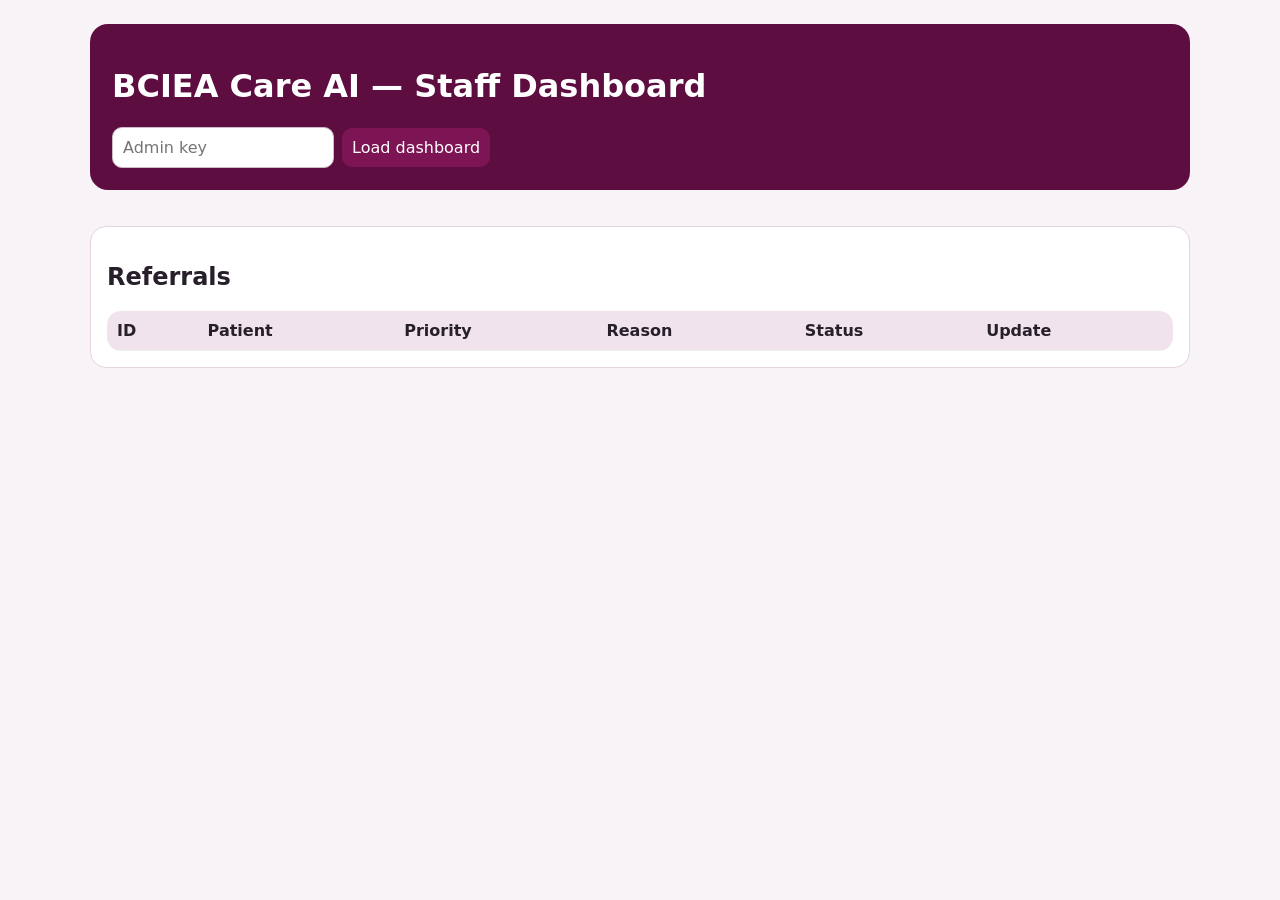
==== app/static/admin.html @ 776f77f4 "Add files via upload" ====
<!doctype html><html><head><meta charset="utf-8"><meta name="viewport" content="width=device-width,initial-scale=1"><title>BCIEA Care AI Admin</title><style>body{font-family:system-ui;margin:0;background:#f7f3f6;color:#27202a}.wrap{max-width:1100px;margin:auto;padding:24px}.top{background:#5e0d40;color:#fff;padding:22px;border-radius:18px}.cards{display:grid;grid-template-columns:repeat(4,1fr);gap:12px;margin:18px 0}.card{background:#fff;padding:16px;border-radius:16px;border:1px solid #e5d4df}.n{font-size:30px;font-weight:700}.row{display:flex;gap:8px;align-items:center}input,button,select,textarea{font:inherit;padding:10px;border-radius:10px;border:1px solid #ceb9c7}button{background:#7d1453;color:#fff;border:none}table{width:100%;border-collapse:collapse;background:#fff;border-radius:14px;overflow:hidden}th,td{padding:10px;border-bottom:1px solid #eee;text-align:left;vertical-align:top}th{background:#f0e3eb}@media(max-width:800px){.cards{grid-template-columns:1fr 1fr}table{font-size:13px}}</style></head><body><div class="wrap"><div class="top"><h1>BCIEA Care AI — Staff Dashboard</h1><div class="row"><input id="key" type="password" placeholder="Admin key"><button onclick="loadAll()">Load dashboard</button></div></div><div id="cards" class="cards"></div><div class="card"><h2>Referrals</h2><div style="overflow:auto"><table><thead><tr><th>ID</th><th>Patient</th><th>Priority</th><th>Reason</th><th>Status</th><th>Update</th></tr></thead><tbody id="refs"></tbody></table></div></div></div><script>
function headers(){return {'X-Admin-Key':document.getElementById('key').value,'Content-Type':'application/json'}}
async function loadAll(){let r=await fetch('/api/admin/stats',{headers:headers()});if(!r.ok){alert('Invalid admin key');return}let s=await r.json();document.getElementById('cards').innerHTML=`<div class=card><div>Patients</div><div class=n>${s.patients}</div></div><div class=card><div>Conversations</div><div class=n>${s.conversations}</div></div><div class=card><div>Referrals</div><div class=n>${s.referrals}</div></div><div class=card><div>Pending</div><div class=n>${s.pending_referrals}</div></div>`;r=await fetch('/api/admin/referrals',{headers:headers()});let rows=await r.json();document.getElementById('refs').innerHTML=rows.map(x=>`<tr><td>${x.id}</td><td>${x.patient_public_id}</td><td>${x.priority}</td><td>${escapeHtml(x.reason)}</td><td>${x.status}</td><td><select id=s${x.id}><option>pending</option><option>contacted</option><option>scheduled</option><option>completed</option><option>closed</option></select><button onclick="upd(${x.id})">Save</button></td></tr>`).join('')}
async function upd(id){let status=document.getElementById('s'+id).value;await fetch('/api/admin/referrals/'+id,{method:'PATCH',headers:headers(),body:JSON.stringify({status})});loadAll()}
function escapeHtml(s){return (s||'').replace(/[&<>"']/g,c=>({'&':'&amp;','<':'&lt;','>':'&gt;','"':'&quot;',"'":'&#039;'}[c]))}
</script></body></html>
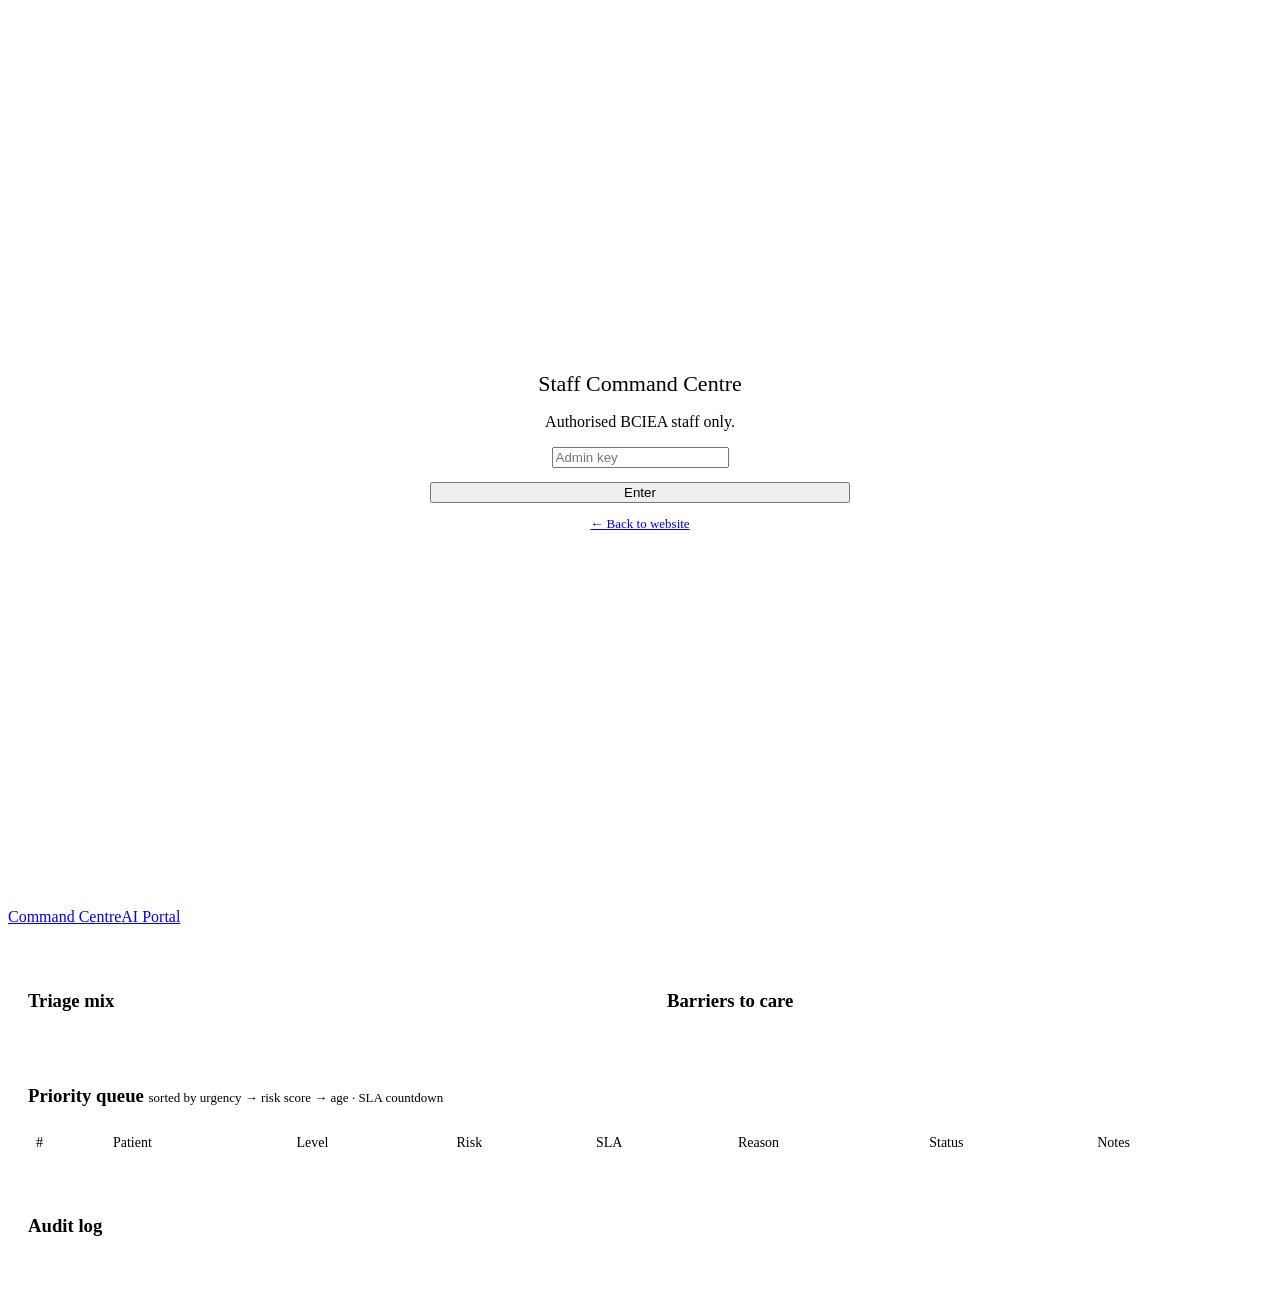
==== commit 8e29d85d: "Add files via upload" ====
--- a/app/static/admin.html
+++ b/app/static/admin.html
@@ -1,6 +1,26 @@
-<!doctype html><html><head><meta charset="utf-8"><meta name="viewport" content="width=device-width,initial-scale=1"><title>BCIEA Care AI Admin</title><style>body{font-family:system-ui;margin:0;background:#f7f3f6;color:#27202a}.wrap{max-width:1100px;margin:auto;padding:24px}.top{background:#5e0d40;color:#fff;padding:22px;border-radius:18px}.cards{display:grid;grid-template-columns:repeat(4,1fr);gap:12px;margin:18px 0}.card{background:#fff;padding:16px;border-radius:16px;border:1px solid #e5d4df}.n{font-size:30px;font-weight:700}.row{display:flex;gap:8px;align-items:center}input,button,select,textarea{font:inherit;padding:10px;border-radius:10px;border:1px solid #ceb9c7}button{background:#7d1453;color:#fff;border:none}table{width:100%;border-collapse:collapse;background:#fff;border-radius:14px;overflow:hidden}th,td{padding:10px;border-bottom:1px solid #eee;text-align:left;vertical-align:top}th{background:#f0e3eb}@media(max-width:800px){.cards{grid-template-columns:1fr 1fr}table{font-size:13px}}</style></head><body><div class="wrap"><div class="top"><h1>BCIEA Care AI — Staff Dashboard</h1><div class="row"><input id="key" type="password" placeholder="Admin key"><button onclick="loadAll()">Load dashboard</button></div></div><div id="cards" class="cards"></div><div class="card"><h2>Referrals</h2><div style="overflow:auto"><table><thead><tr><th>ID</th><th>Patient</th><th>Priority</th><th>Reason</th><th>Status</th><th>Update</th></tr></thead><tbody id="refs"></tbody></table></div></div></div><script>
-function headers(){return {'X-Admin-Key':document.getElementById('key').value,'Content-Type':'application/json'}}
-async function loadAll(){let r=await fetch('/api/admin/stats',{headers:headers()});if(!r.ok){alert('Invalid admin key');return}let s=await r.json();document.getElementById('cards').innerHTML=`<div class=card><div>Patients</div><div class=n>${s.patients}</div></div><div class=card><div>Conversations</div><div class=n>${s.conversations}</div></div><div class=card><div>Referrals</div><div class=n>${s.referrals}</div></div><div class=card><div>Pending</div><div class=n>${s.pending_referrals}</div></div>`;r=await fetch('/api/admin/referrals',{headers:headers()});let rows=await r.json();document.getElementById('refs').innerHTML=rows.map(x=>`<tr><td>${x.id}</td><td>${x.patient_public_id}</td><td>${x.priority}</td><td>${escapeHtml(x.reason)}</td><td>${x.status}</td><td><select id=s${x.id}><option>pending</option><option>contacted</option><option>scheduled</option><option>completed</option><option>closed</option></select><button onclick="upd(${x.id})">Save</button></td></tr>`).join('')}
-async function upd(id){let status=document.getElementById('s'+id).value;await fetch('/api/admin/referrals/'+id,{method:'PATCH',headers:headers(),body:JSON.stringify({status})});loadAll()}
-function escapeHtml(s){return (s||'').replace(/[&<>"']/g,c=>({'&':'&amp;','<':'&lt;','>':'&gt;','"':'&quot;',"'":'&#039;'}[c]))}
+<!doctype html><html lang="en"><head><meta charset="utf-8"><meta name="viewport" content="width=device-width,initial-scale=1"><title>Staff Command Centre — BCIEA Care AI</title><link rel="stylesheet" href="/static/ui.css">
+<style>.lg{min-height:100vh;display:grid;place-items:center}.lg .glass{padding:36px;width:min(420px,92vw);text-align:center}.kp{display:grid;grid-template-columns:repeat(auto-fit,minmax(170px,1fr));gap:14px;margin:22px 0}.kp .glass{padding:18px}.n{font-size:38px;font-weight:800;letter-spacing:-.03em}.n.bad{color:var(--er)}
+.two{display:grid;grid-template-columns:1fr 1fr;gap:14px}.glass.p{padding:20px;margin-bottom:14px}.bar{display:grid;grid-template-columns:120px 1fr 30px;gap:10px;align-items:center;margin:9px 0;font-size:14px}.bar i{display:block;height:12px;border-radius:9px;background:linear-gradient(90deg,var(--c,var(--pk)),#fff3);box-shadow:0 0 12px var(--c,var(--pk));transition:width 1s}
+table{width:100%;border-collapse:collapse;font-size:14px}th,td{padding:10px 8px;border-bottom:1px solid var(--bd);text-align:left;vertical-align:top}th{color:var(--mut);font-weight:500}td select,td input{padding:7px 9px;border-radius:10px;font-size:13px}.sc{font-weight:800;color:var(--c)}.late{color:var(--er);font-weight:700}.aud{max-height:230px;overflow:auto;font-size:13px}.aud div{padding:6px 0;border-bottom:1px solid var(--bd)}
+@media(max-width:800px){.two{grid-template-columns:1fr}}</style></head><body>
+<div class="lg" id="gate"><div class="glass tilt"><div class="logo" style="justify-content:center;font-size:22px"><i></i>Staff Command Centre</div><p class="muted">Authorised BCIEA staff only.</p><input id="key" type="password" placeholder="Admin key"><button class="btn pri" style="margin-top:14px;width:100%;justify-content:center" onclick="go()">Enter</button><p class="muted" style="font-size:13px"><a href="/">← Back to website</a></p></div></div>
+<div id="app" class="hidden"><nav><div class="wrap"><a class="logo" href="/"><i></i>Command Centre</a><span class="sp"></span><span class="muted" id="ts"></span><a class="btn" href="/portal">AI Portal</a></div></nav>
+<div class="wrap"><div class="kp" id="kp"></div><div class="two"><div class="glass p"><h3 style="margin-top:0">Triage mix</h3><div id="tr"></div></div><div class="glass p"><h3 style="margin-top:0">Barriers to care</h3><div id="ba"></div></div></div>
+<div class="glass p"><h3 style="margin-top:0">Priority queue <span class="muted" style="font-size:13px;font-weight:400">sorted by urgency → risk score → age · SLA countdown</span></h3><div style="overflow:auto"><table><thead><tr><th>#</th><th>Patient</th><th>Level</th><th>Risk</th><th>SLA</th><th>Reason</th><th>Status</th><th>Notes</th></tr></thead><tbody id="rf"></tbody></table></div></div>
+<div class="glass p"><h3 style="margin-top:0">Audit log</h3><div class="aud" id="au"></div></div></div></div>
+<script src="/static/ui.js"></script><script>
+const $=i=>document.getElementById(i),H=()=>({'X-Admin-Key':$('key').value,'Content-Type':'application/json'});
+const esc=s=>(s||'').replace(/[&<>"']/g,c=>({'&':'&amp;','<':'&lt;','>':'&gt;','"':'&quot;',"'":'&#039;'}[c]));
+const C={education:'#5ee6a8',needs_assessment:'#ffc857',urgent:'#ff8a4c',emergency:'#ff5d6c'};
+async function go(){const r=await fetch('/api/admin/stats',{headers:H()});if(!r.ok){alert('Invalid admin key');return}$('gate').classList.add('hidden');$('app').classList.remove('hidden');load();setInterval(load,30000)}
+const bars=(o,col)=>{const m=Math.max(1,...Object.values(o));return Object.entries(o).map(([k,v])=>`<div class="bar"><span>${k.replace('_',' ')}</span><i style="width:${v/m*100}%;--c:${col?col[k]:''}"></i><b>${v}</b></div>`).join('')||'<p class="muted">No data yet</p>'};
+async function load(){const s=await(await fetch('/api/admin/stats',{headers:H()})).json();
+ const k=[['Patients',s.patients],['Conversations',s.conversations],['Pending referrals',s.pending_referrals],['Overdue (SLA)',s.overdue,s.overdue?'bad':''],['Avg risk score',s.avg_risk]];
+ $('kp').innerHTML=k.map(x=>`<div class="glass tilt"><div class="muted">${x[0]}</div><div class="n ${x[2]||''}">${x[1]}</div></div>`).join('');$('tr').innerHTML=bars(s.triage,C);$('ba').innerHTML=bars(s.barriers);
+ const rows=await(await fetch('/api/admin/referrals',{headers:H()})).json();
+ $('rf').innerHTML=rows.map(x=>{const h=x.hours_left,sla=h===null?'—':h<0?`<span class="late">${Math.abs(h)}h overdue</span>`:h+'h left';
+  return `<tr><td>${x.id}</td><td>${x.patient_public_id}</td><td><span class="pill" style="--c:${C[x.priority]}">${x.priority.replace('_',' ')}</span></td><td class="sc" style="--c:${C[x.priority]}">${x.risk_score}</td><td>${sla}</td><td>${esc(x.reason)}</td><td><select id="s${x.id}">${['pending','contacted','scheduled','completed','closed'].map(o=>`<option ${o==x.status?'selected':''}>${o}</option>`).join('')}</select></td><td><input id="n${x.id}" value="${esc(x.navigator_notes)}" placeholder="note"><button class="btn" style="padding:6px 12px;margin-top:6px" onclick="upd(${x.id})">Save</button></td></tr>`}).join('')||'<tr><td colspan=8 class="muted">No referrals yet</td></tr>';
+ const a=await(await fetch('/api/admin/audit',{headers:H()})).json();$('au').innerHTML=a.map(x=>`<div><b>${esc(x.action)}</b> · ${esc(x.entity_type||'')} ${esc(x.entity_id||'')} <span class="muted">${x.created_at.slice(0,16).replace('T',' ')}</span></div>`).join('');$('ts').textContent='Updated '+new Date().toLocaleTimeString()}
+async function upd(id){await fetch('/api/admin/referrals/'+id,{method:'PATCH',headers:H(),body:JSON.stringify({status:$('s'+id).value,navigator_notes:$('n'+id).value})});load()}
+$('key').onkeydown=e=>{if(e.key=='Enter')go()};
 </script></body></html>
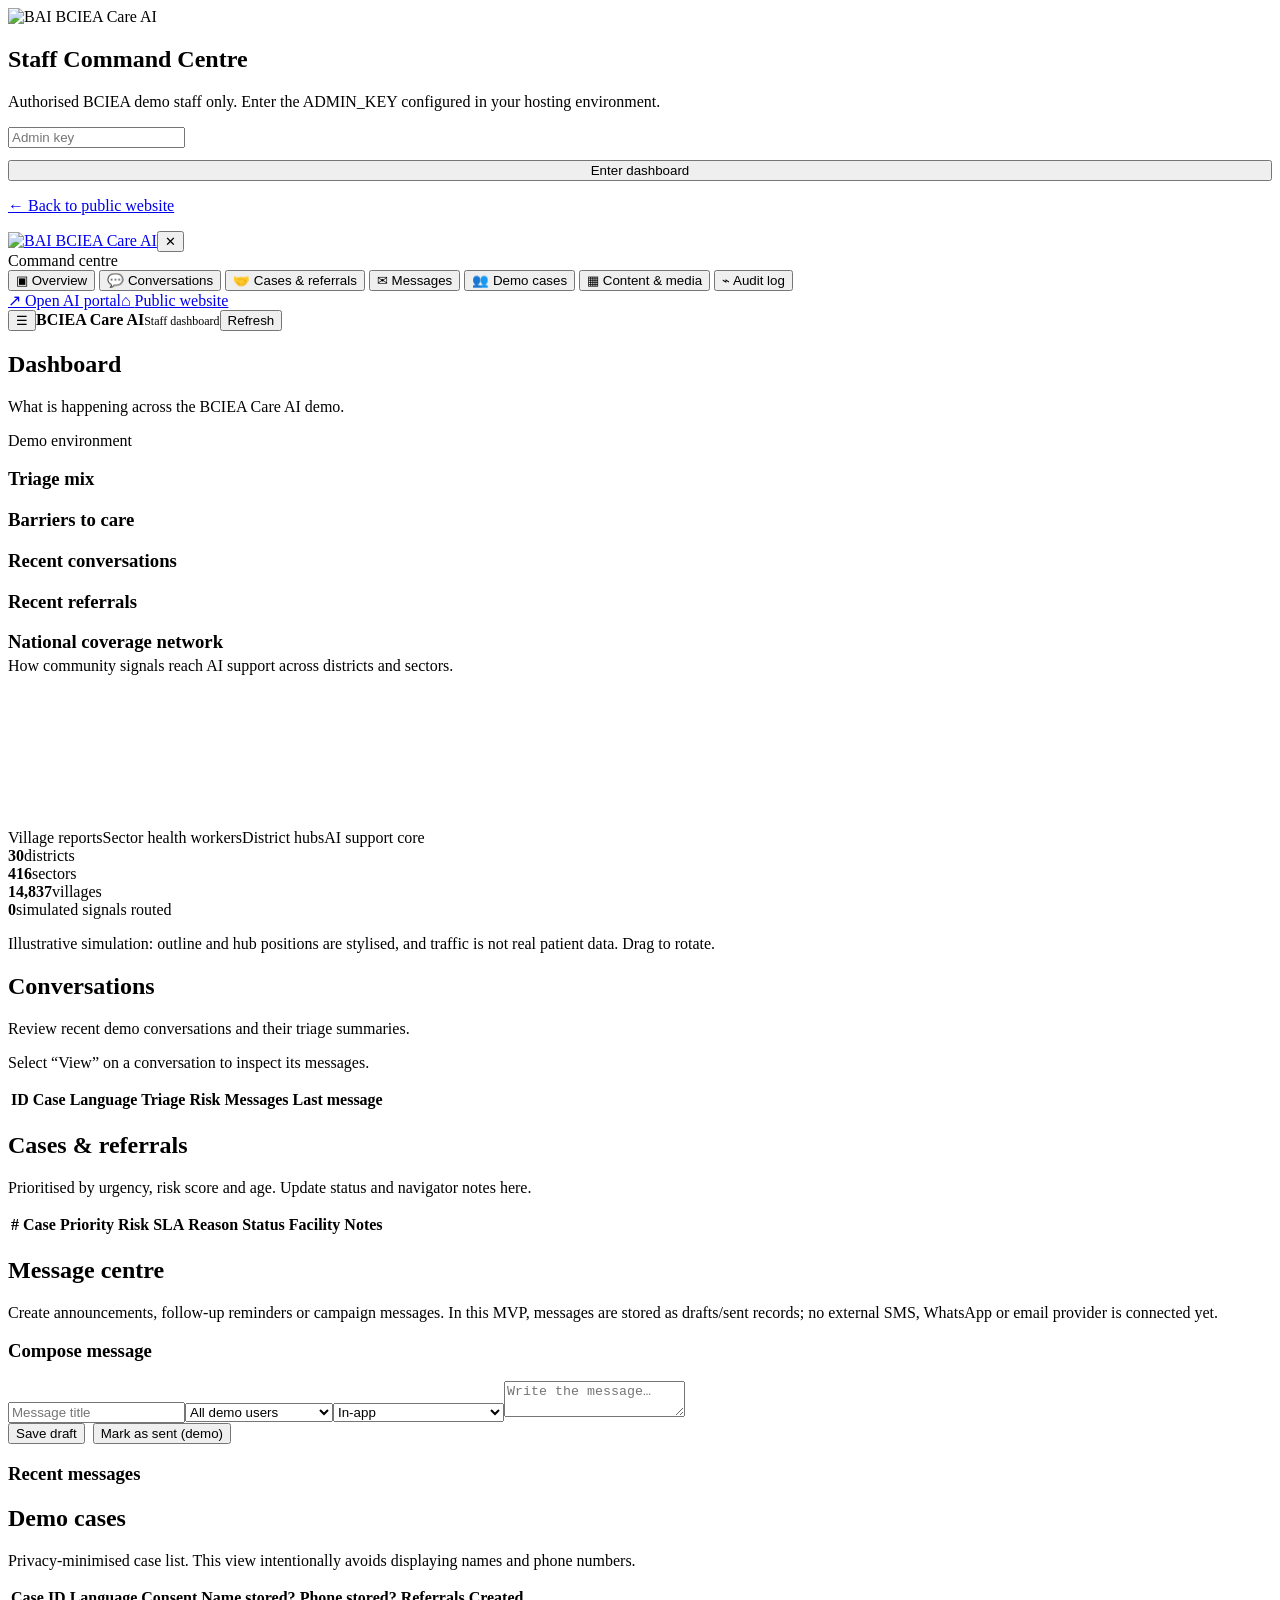
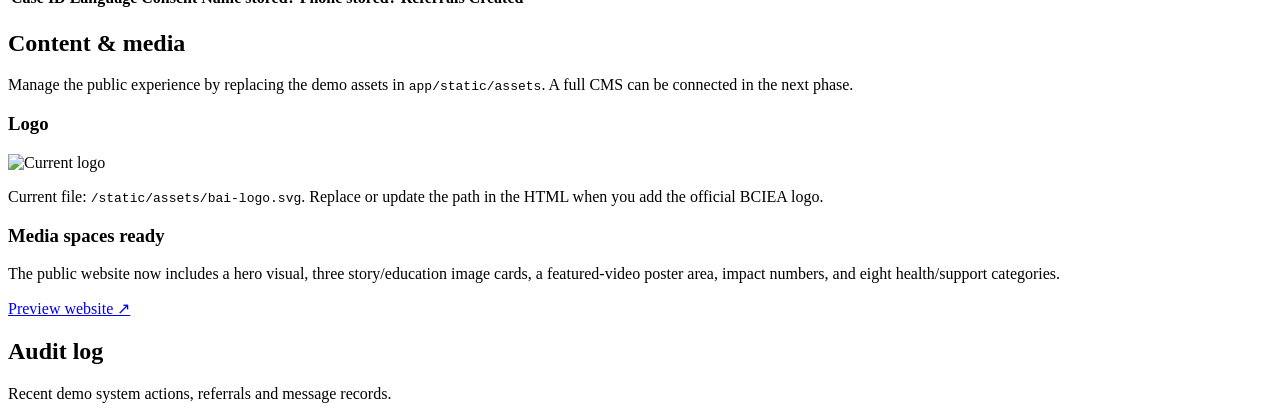
==== commit c82fa262: "Add files via upload" ====
--- a/app/static/admin.html
+++ b/app/static/admin.html
@@ -1,26 +1,95 @@
-<!doctype html><html lang="en"><head><meta charset="utf-8"><meta name="viewport" content="width=device-width,initial-scale=1"><title>Staff Command Centre — BCIEA Care AI</title><link rel="stylesheet" href="/static/ui.css">
-<style>.lg{min-height:100vh;display:grid;place-items:center}.lg .glass{padding:36px;width:min(420px,92vw);text-align:center}.kp{display:grid;grid-template-columns:repeat(auto-fit,minmax(170px,1fr));gap:14px;margin:22px 0}.kp .glass{padding:18px}.n{font-size:38px;font-weight:800;letter-spacing:-.03em}.n.bad{color:var(--er)}
-.two{display:grid;grid-template-columns:1fr 1fr;gap:14px}.glass.p{padding:20px;margin-bottom:14px}.bar{display:grid;grid-template-columns:120px 1fr 30px;gap:10px;align-items:center;margin:9px 0;font-size:14px}.bar i{display:block;height:12px;border-radius:9px;background:linear-gradient(90deg,var(--c,var(--pk)),#fff3);box-shadow:0 0 12px var(--c,var(--pk));transition:width 1s}
-table{width:100%;border-collapse:collapse;font-size:14px}th,td{padding:10px 8px;border-bottom:1px solid var(--bd);text-align:left;vertical-align:top}th{color:var(--mut);font-weight:500}td select,td input{padding:7px 9px;border-radius:10px;font-size:13px}.sc{font-weight:800;color:var(--c)}.late{color:var(--er);font-weight:700}.aud{max-height:230px;overflow:auto;font-size:13px}.aud div{padding:6px 0;border-bottom:1px solid var(--bd)}
-@media(max-width:800px){.two{grid-template-columns:1fr}}</style></head><body>
-<div class="lg" id="gate"><div class="glass tilt"><div class="logo" style="justify-content:center;font-size:22px"><i></i>Staff Command Centre</div><p class="muted">Authorised BCIEA staff only.</p><input id="key" type="password" placeholder="Admin key"><button class="btn pri" style="margin-top:14px;width:100%;justify-content:center" onclick="go()">Enter</button><p class="muted" style="font-size:13px"><a href="/">← Back to website</a></p></div></div>
-<div id="app" class="hidden"><nav><div class="wrap"><a class="logo" href="/"><i></i>Command Centre</a><span class="sp"></span><span class="muted" id="ts"></span><a class="btn" href="/portal">AI Portal</a></div></nav>
-<div class="wrap"><div class="kp" id="kp"></div><div class="two"><div class="glass p"><h3 style="margin-top:0">Triage mix</h3><div id="tr"></div></div><div class="glass p"><h3 style="margin-top:0">Barriers to care</h3><div id="ba"></div></div></div>
-<div class="glass p"><h3 style="margin-top:0">Priority queue <span class="muted" style="font-size:13px;font-weight:400">sorted by urgency → risk score → age · SLA countdown</span></h3><div style="overflow:auto"><table><thead><tr><th>#</th><th>Patient</th><th>Level</th><th>Risk</th><th>SLA</th><th>Reason</th><th>Status</th><th>Notes</th></tr></thead><tbody id="rf"></tbody></table></div></div>
-<div class="glass p"><h3 style="margin-top:0">Audit log</h3><div class="aud" id="au"></div></div></div></div>
-<script src="/static/ui.js"></script><script>
-const $=i=>document.getElementById(i),H=()=>({'X-Admin-Key':$('key').value,'Content-Type':'application/json'});
-const esc=s=>(s||'').replace(/[&<>"']/g,c=>({'&':'&amp;','<':'&lt;','>':'&gt;','"':'&quot;',"'":'&#039;'}[c]));
-const C={education:'#5ee6a8',needs_assessment:'#ffc857',urgent:'#ff8a4c',emergency:'#ff5d6c'};
-async function go(){const r=await fetch('/api/admin/stats',{headers:H()});if(!r.ok){alert('Invalid admin key');return}$('gate').classList.add('hidden');$('app').classList.remove('hidden');load();setInterval(load,30000)}
-const bars=(o,col)=>{const m=Math.max(1,...Object.values(o));return Object.entries(o).map(([k,v])=>`<div class="bar"><span>${k.replace('_',' ')}</span><i style="width:${v/m*100}%;--c:${col?col[k]:''}"></i><b>${v}</b></div>`).join('')||'<p class="muted">No data yet</p>'};
-async function load(){const s=await(await fetch('/api/admin/stats',{headers:H()})).json();
- const k=[['Patients',s.patients],['Conversations',s.conversations],['Pending referrals',s.pending_referrals],['Overdue (SLA)',s.overdue,s.overdue?'bad':''],['Avg risk score',s.avg_risk]];
- $('kp').innerHTML=k.map(x=>`<div class="glass tilt"><div class="muted">${x[0]}</div><div class="n ${x[2]||''}">${x[1]}</div></div>`).join('');$('tr').innerHTML=bars(s.triage,C);$('ba').innerHTML=bars(s.barriers);
- const rows=await(await fetch('/api/admin/referrals',{headers:H()})).json();
- $('rf').innerHTML=rows.map(x=>{const h=x.hours_left,sla=h===null?'—':h<0?`<span class="late">${Math.abs(h)}h overdue</span>`:h+'h left';
-  return `<tr><td>${x.id}</td><td>${x.patient_public_id}</td><td><span class="pill" style="--c:${C[x.priority]}">${x.priority.replace('_',' ')}</span></td><td class="sc" style="--c:${C[x.priority]}">${x.risk_score}</td><td>${sla}</td><td>${esc(x.reason)}</td><td><select id="s${x.id}">${['pending','contacted','scheduled','completed','closed'].map(o=>`<option ${o==x.status?'selected':''}>${o}</option>`).join('')}</select></td><td><input id="n${x.id}" value="${esc(x.navigator_notes)}" placeholder="note"><button class="btn" style="padding:6px 12px;margin-top:6px" onclick="upd(${x.id})">Save</button></td></tr>`}).join('')||'<tr><td colspan=8 class="muted">No referrals yet</td></tr>';
- const a=await(await fetch('/api/admin/audit',{headers:H()})).json();$('au').innerHTML=a.map(x=>`<div><b>${esc(x.action)}</b> · ${esc(x.entity_type||'')} ${esc(x.entity_id||'')} <span class="muted">${x.created_at.slice(0,16).replace('T',' ')}</span></div>`).join('');$('ts').textContent='Updated '+new Date().toLocaleTimeString()}
-async function upd(id){await fetch('/api/admin/referrals/'+id,{method:'PATCH',headers:H(),body:JSON.stringify({status:$('s'+id).value,navigator_notes:$('n'+id).value})});load()}
-$('key').onkeydown=e=>{if(e.key=='Enter')go()};
-</script></body></html>
+<!doctype html>
+<html lang="en"><head><meta charset="utf-8"><meta name="viewport" content="width=device-width,initial-scale=1"><meta name="theme-color" content="#20282f"><title>BCIEA Care AI — Staff Dashboard</title><link rel="stylesheet" href="/static/ui.css"><link rel="stylesheet" href="/static/ultra.css">
+</head>
+<body>
+<div class="login-gate" id="gate"><div class="login-card"><img class="brand-logo" src="/static/assets/bai-logo.svg" alt="BAI BCIEA Care AI"><h2>Staff Command Centre</h2><p>Authorised BCIEA demo staff only. Enter the ADMIN_KEY configured in your hosting environment.</p><input id="key" type="password" placeholder="Admin key"><button class="btn primary" id="loginBtn" style="width:100%;margin-top:12px">Enter dashboard</button><p><a href="/">← Back to public website</a></p></div></div>
+
+<div class="admin-shell hidden" id="app">
+  <aside class="admin-side" id="adminSide">
+    <div class="side-top"><a href="/"><img class="brand-logo" src="/static/assets/bai-logo.svg" alt="BAI BCIEA Care AI"></a><button class="side-collapse" id="adminClose">✕</button></div>
+    <div class="side-label">Command centre</div>
+    <nav class="admin-menu">
+      <button class="admin-link active" data-view="overview">▣ <span>Overview</span></button>
+      <button class="admin-link" data-view="conversations">💬 <span>Conversations</span></button>
+      <button class="admin-link" data-view="referrals">🤝 <span>Cases & referrals</span></button>
+      <button class="admin-link" data-view="messages">✉ <span>Messages</span></button>
+      <button class="admin-link" data-view="patients">👥 <span>Demo cases</span></button>
+      <button class="admin-link" data-view="content">▦ <span>Content & media</span></button>
+      <button class="admin-link" data-view="audit">⌁ <span>Audit log</span></button>
+    </nav>
+    <div class="side-bottom"><a class="admin-link" href="/portal">↗ <span>Open AI portal</span></a><a class="admin-link" href="/">⌂ <span>Public website</span></a></div>
+  </aside>
+
+  <main class="admin-main">
+    <header class="admin-top"><button class="icon-btn mobile-menu-btn" id="adminMenu">☰</button><b>BCIEA Care AI</b><span class="muted" style="font-size:12px">Staff dashboard</span><span style="flex:1"></span><span class="muted" id="updated" style="font-size:11px"></span><button class="btn small" id="refreshBtn">Refresh</button></header>
+    <div class="admin-content">
+      <section class="admin-section active" id="view-overview">
+        <div class="admin-page-head"><div><h1>Dashboard</h1><p>What is happening across the BCIEA Care AI demo.</p></div><span class="status-pill education">Demo environment</span></div>
+        <div class="kpi-grid" id="kpis"></div>
+        <div class="admin-grid-2"><div class="panel"><h3>Triage mix</h3><div id="triageBars"></div></div><div class="panel"><h3>Barriers to care</h3><div id="barrierBars"></div></div></div>
+        <div class="admin-grid-2"><div class="panel"><h3>Recent conversations</h3><div id="recentConvs"></div></div><div class="panel"><h3>Recent referrals</h3><div id="recentRefs"></div></div></div>
+      <div class="panel u-panel"><h3 style="margin:0">National coverage network</h3><p class="muted" style="margin:4px 0 0">How community signals reach AI support across districts and sectors.</p><div class="u-stage"><canvas class="rwmap" aria-label="Rotating 3D map of Rwanda showing data flowing from villages through sectors and district hubs to the AI core in Kigali"></canvas>
+<div class="u-legend"><span style="--c:#ffd7eb">Village reports</span><span style="--c:#ff77b6">Sector health workers</span><span style="--c:#fff">District hubs</span><span style="--c:#ff2f92">AI support core</span></div>
+<div class="u-kpis"><div><b>30</b>districts</div><div><b>416</b>sectors</div><div><b>14,837</b>villages</div><div><b data-rw-count>0</b>simulated signals routed</div></div></div>
+<p class="u-note">Illustrative simulation: outline and hub positions are stylised, and traffic is not real patient data. Drag to rotate.</p></div>
+      </section>
+
+      <section class="admin-section" id="view-conversations">
+        <div class="admin-page-head"><div><h1>Conversations</h1><p>Review recent demo conversations and their triage summaries.</p></div></div>
+        <div class="panel" id="conversationDetail"><p class="muted">Select “View” on a conversation to inspect its messages.</p></div>
+        <div class="panel" style="margin-top:14px"><div class="table-wrap"><table class="admin-table"><thead><tr><th>ID</th><th>Case</th><th>Language</th><th>Triage</th><th>Risk</th><th>Messages</th><th>Last message</th><th></th></tr></thead><tbody id="conversationRows"></tbody></table></div></div>
+      </section>
+
+      <section class="admin-section" id="view-referrals">
+        <div class="admin-page-head"><div><h1>Cases & referrals</h1><p>Prioritised by urgency, risk score and age. Update status and navigator notes here.</p></div></div>
+        <div class="panel"><div class="table-wrap"><table class="admin-table"><thead><tr><th>#</th><th>Case</th><th>Priority</th><th>Risk</th><th>SLA</th><th>Reason</th><th>Status</th><th>Facility</th><th>Notes</th><th></th></tr></thead><tbody id="referralRows"></tbody></table></div></div>
+      </section>
+
+      <section class="admin-section" id="view-messages">
+        <div class="admin-page-head"><div><h1>Message centre</h1><p>Create announcements, follow-up reminders or campaign messages. In this MVP, messages are stored as drafts/sent records; no external SMS, WhatsApp or email provider is connected yet.</p></div></div>
+        <div class="compose-grid">
+          <div class="panel"><h3>Compose message</h3><div class="message-form"><input id="bTitle" placeholder="Message title"><select id="bAudience"><option value="all">All demo users</option><option value="navigators">Navigators</option><option value="patients">Patient cases</option><option value="community">Community audience</option></select><select id="bChannel"><option value="in_app">In-app</option><option value="sms_demo">SMS (demo record)</option><option value="whatsapp_demo">WhatsApp (demo record)</option><option value="email_demo">Email (demo record)</option></select><textarea id="bBody" placeholder="Write the message…"></textarea><div style="display:flex;gap:8px;flex-wrap:wrap"><button class="btn" id="saveDraft">Save draft</button><button class="btn primary" id="sendDemo">Mark as sent (demo)</button></div><p class="muted" id="broadcastStatus" style="font-size:12px"></p></div></div>
+          <div class="panel"><h3>Recent messages</h3><div class="broadcast-list" id="broadcastList"></div></div>
+        </div>
+      </section>
+
+      <section class="admin-section" id="view-patients">
+        <div class="admin-page-head"><div><h1>Demo cases</h1><p>Privacy-minimised case list. This view intentionally avoids displaying names and phone numbers.</p></div></div>
+        <div class="panel"><div class="table-wrap"><table class="admin-table"><thead><tr><th>Case ID</th><th>Language</th><th>Consent</th><th>Name stored?</th><th>Phone stored?</th><th>Referrals</th><th>Created</th></tr></thead><tbody id="patientRows"></tbody></table></div></div>
+      </section>
+
+      <section class="admin-section" id="view-content">
+        <div class="admin-page-head"><div><h1>Content & media</h1><p>Manage the public experience by replacing the demo assets in <code>app/static/assets</code>. A full CMS can be connected in the next phase.</p></div></div>
+        <div class="admin-grid-2"><div class="panel"><h3>Logo</h3><img src="/static/assets/bai-logo.svg" style="max-width:260px" alt="Current logo"><p class="muted">Current file: <code>/static/assets/bai-logo.svg</code>. Replace or update the path in the HTML when you add the official BCIEA logo.</p></div><div class="panel"><h3>Media spaces ready</h3><p class="muted">The public website now includes a hero visual, three story/education image cards, a featured-video poster area, impact numbers, and eight health/support categories.</p><a class="btn" href="/" target="_blank">Preview website ↗</a></div></div>
+      </section>
+
+      <section class="admin-section" id="view-audit">
+        <div class="admin-page-head"><div><h1>Audit log</h1><p>Recent demo system actions, referrals and message records.</p></div></div><div class="panel"><div class="audit-list" id="auditList"></div></div>
+      </section>
+    </div>
+  </main>
+</div>
+<script src="/static/ui.js"></script>
+<script>
+const $=id=>document.getElementById(id);let adminKey='';const esc=s=>String(s??'').replace(/[&<>"']/g,c=>({'&':'&amp;','<':'&lt;','>':'&gt;','"':'&quot;',"'":'&#039;'}[c]));const H=()=>({'X-Admin-Key':adminKey,'Content-Type':'application/json'});const colors={education:'#22b573',needs_assessment:'#f3a61e',urgent:'#ef6c43',emergency:'#dc3658'};
+async function api(url,opts={}){opts.headers={...(opts.headers||{}),...H()};const r=await fetch(url,opts);if(r.status===401){alert('Your admin key is no longer accepted.');location.reload();throw new Error('unauthorised')}const j=await r.json();if(!r.ok)throw new Error(j.detail||'Request failed');return j}
+async function login(){adminKey=$('key').value.trim();if(!adminKey)return;try{await api('/api/admin/stats');sessionStorage.setItem('bciea_admin_key',adminKey);$('gate').classList.add('hidden');$('app').classList.remove('hidden');await refreshAll();setInterval(refreshAll,45000)}catch(e){alert('Invalid admin key')}}
+$('loginBtn').onclick=login;$('key').onkeydown=e=>{if(e.key==='Enter')login()};
+function switchView(v){document.querySelectorAll('.admin-section').forEach(x=>x.classList.remove('active'));$('view-'+v).classList.add('active');document.querySelectorAll('.admin-link[data-view]').forEach(x=>x.classList.toggle('active',x.dataset.view===v));$('adminSide').classList.remove('open')}
+document.querySelectorAll('.admin-link[data-view]').forEach(b=>b.onclick=()=>switchView(b.dataset.view));$('adminMenu').onclick=()=>$('adminSide').classList.add('open');$('adminClose').onclick=()=>$('adminSide').classList.remove('open');$('refreshBtn').onclick=refreshAll;
+function bars(obj,palette){const entries=Object.entries(obj||{});if(!entries.length)return '<p class="muted">No data yet.</p>';const max=Math.max(1,...entries.map(x=>x[1]));return entries.map(([k,v])=>`<div class="bar-row"><span>${esc(k.replaceAll('_',' '))}</span><span class="bar-track"><i class="bar-fill" style="width:${Math.max(3,v/max*100)}%;background:${palette?.[k]||'linear-gradient(90deg,#ff2f92,#7048d7)'}"></i></span><b>${v}</b></div>`).join('')}
+async function loadStats(){const s=await api('/api/admin/stats');const cards=[['Patient cases',s.patients,'Consented records'],['Conversations',s.conversations,'AI interactions'],['Messages',s.messages,'Stored chat messages'],['Pending referrals',s.pending_referrals,'Need follow-up'],['Avg risk',s.avg_risk,'Demo triage score']];$('kpis').innerHTML=cards.map(x=>`<div class="kpi"><span>${esc(x[0])}</span><strong>${x[1]}</strong><small>${esc(x[2])}</small></div>`).join('');$('triageBars').innerHTML=bars(s.triage,colors);$('barrierBars').innerHTML=bars(s.barriers);}
+async function loadConversations(){const rows=await api('/api/admin/conversations');$('conversationRows').innerHTML=rows.map(x=>`<tr><td>#${x.id}</td><td>${esc(x.patient_public_id||'Anonymous')}</td><td>${esc(x.language)}</td><td><span class="status-pill ${esc(x.triage_level)}">${esc(x.triage_level.replaceAll('_',' '))}</span></td><td>${x.risk_score}</td><td>${x.message_count}</td><td>${esc(x.last_message)}</td><td><button class="btn small" onclick="viewConversation(${x.id})">View</button></td></tr>`).join('')||'<tr><td colspan="8">No conversations yet.</td></tr>';$('recentConvs').innerHTML=rows.slice(0,5).map(x=>`<div class="audit-item"><b>#${x.id} · ${esc(x.triage_level.replaceAll('_',' '))}</b><br><span class="muted">${esc(x.last_message||'No message')}</span></div>`).join('')||'<p class="muted">No conversations yet.</p>'}
+async function viewConversation(id){const rows=await api('/api/admin/conversations/'+id+'/messages');$('conversationDetail').innerHTML='<h3>Conversation #'+id+'</h3>'+rows.map(x=>`<div class="audit-item"><b>${esc(x.role)}</b><br>${esc(x.content)}<br><span class="muted">${new Date(x.created_at).toLocaleString()}</span></div>`).join('');switchView('conversations');scrollTo({top:0,behavior:'smooth'})}
+async function loadReferrals(){const rows=await api('/api/admin/referrals');$('referralRows').innerHTML=rows.map(x=>{const sla=x.hours_left===null?'—':x.hours_left<0?Math.abs(x.hours_left)+'h overdue':x.hours_left+'h left';return `<tr><td>#${x.id}</td><td>${esc(x.patient_public_id)}</td><td><span class="status-pill ${esc(x.priority)}">${esc(x.priority.replaceAll('_',' '))}</span></td><td>${x.risk_score}</td><td>${esc(sla)}</td><td>${esc(x.reason)}</td><td><select id="status${x.id}">${['pending','contacted','scheduled','completed','closed'].map(o=>`<option ${o===x.status?'selected':''}>${o}</option>`).join('')}</select></td><td><input id="facility${x.id}" value="${esc(x.facility||'')}" placeholder="Facility"></td><td><input id="note${x.id}" value="${esc(x.navigator_notes||'')}" placeholder="Navigator note"></td><td><button class="btn small" onclick="updateReferral(${x.id})">Save</button></td></tr>`}).join('')||'<tr><td colspan="10">No referrals yet.</td></tr>';$('recentRefs').innerHTML=rows.slice(0,5).map(x=>`<div class="audit-item"><b>#${x.id} · ${esc(x.priority.replaceAll('_',' '))}</b><br><span class="muted">${esc(x.patient_public_id)} · ${esc(x.status)}</span></div>`).join('')||'<p class="muted">No referrals yet.</p>'}
+async function updateReferral(id){await api('/api/admin/referrals/'+id,{method:'PATCH',body:JSON.stringify({status:$('status'+id).value,facility:$('facility'+id).value,navigator_notes:$('note'+id).value})});await loadReferrals()}
+async function loadPatients(){const rows=await api('/api/admin/patients');$('patientRows').innerHTML=rows.map(x=>`<tr><td>${esc(x.public_id)}</td><td>${esc(x.preferred_language)}</td><td>${x.consent_given?'Yes':'No'}</td><td>${x.has_name?'Yes':'No'}</td><td>${x.has_phone?'Yes':'No'}</td><td>${x.referrals}</td><td>${new Date(x.created_at).toLocaleString()}</td></tr>`).join('')||'<tr><td colspan="7">No cases yet.</td></tr>'}
+async function loadBroadcasts(){const rows=await api('/api/admin/broadcasts');$('broadcastList').innerHTML=rows.map(x=>`<div class="broadcast-item"><strong>${esc(x.title)}</strong><div>${esc(x.body)}</div><div class="broadcast-meta">${esc(x.audience)} · ${esc(x.channel)} · ${esc(x.status)} · ${new Date(x.created_at).toLocaleString()}</div></div>`).join('')||'<p class="muted">No messages saved yet.</p>'}
+async function saveBroadcast(sendNow){const title=$('bTitle').value.trim(),body=$('bBody').value.trim();if(!title||!body){$('broadcastStatus').textContent='Add a title and message first.';return}try{const j=await api('/api/admin/broadcasts',{method:'POST',body:JSON.stringify({title,body,audience:$('bAudience').value,channel:$('bChannel').value,send_now:sendNow})});$('broadcastStatus').textContent=sendNow?'Saved as sent in the demo message log. External delivery is not connected yet.':'Draft saved.';$('bTitle').value='';$('bBody').value='';await loadBroadcasts();await loadAudit()}catch(e){$('broadcastStatus').textContent='Could not save message.'}}
+$('saveDraft').onclick=()=>saveBroadcast(false);$('sendDemo').onclick=()=>saveBroadcast(true);
+async function loadAudit(){const rows=await api('/api/admin/audit');$('auditList').innerHTML=rows.map(x=>`<div class="audit-item"><b>${esc(x.action)}</b> · ${esc(x.entity_type||'')} ${esc(x.entity_id||'')}<br><span class="muted">${esc(x.detail||'')} · ${new Date(x.created_at).toLocaleString()}</span></div>`).join('')||'<p class="muted">No audit activity yet.</p>'}
+async function refreshAll(){try{await Promise.all([loadStats(),loadConversations(),loadReferrals(),loadPatients(),loadBroadcasts(),loadAudit()]);$('updated').textContent='Updated '+new Date().toLocaleTimeString()}catch(e){console.error(e)}}
+const saved=sessionStorage.getItem('bciea_admin_key');if(saved){adminKey=saved;$('key').value=saved;login()}
+</script><script src="/static/ultra.js"></script>
+<script src="/static/map3d.js"></script>
+</body></html>
